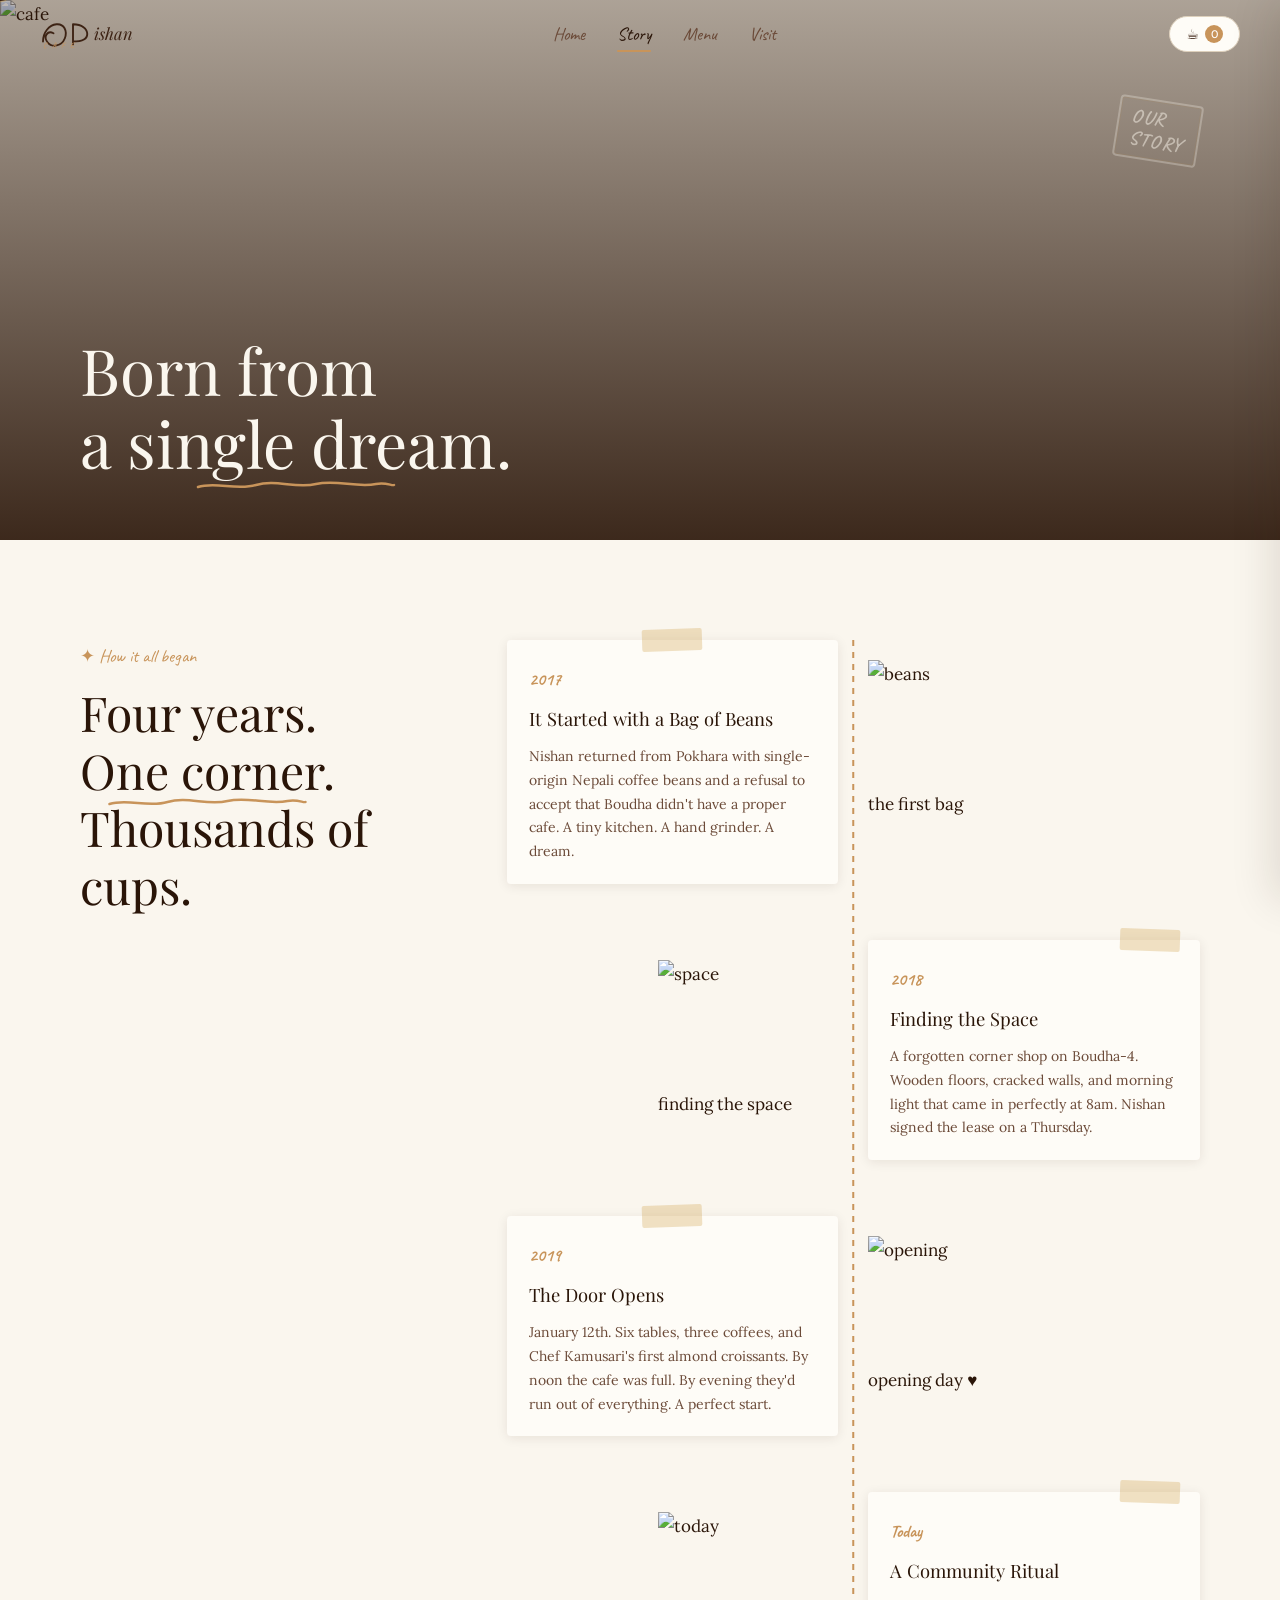
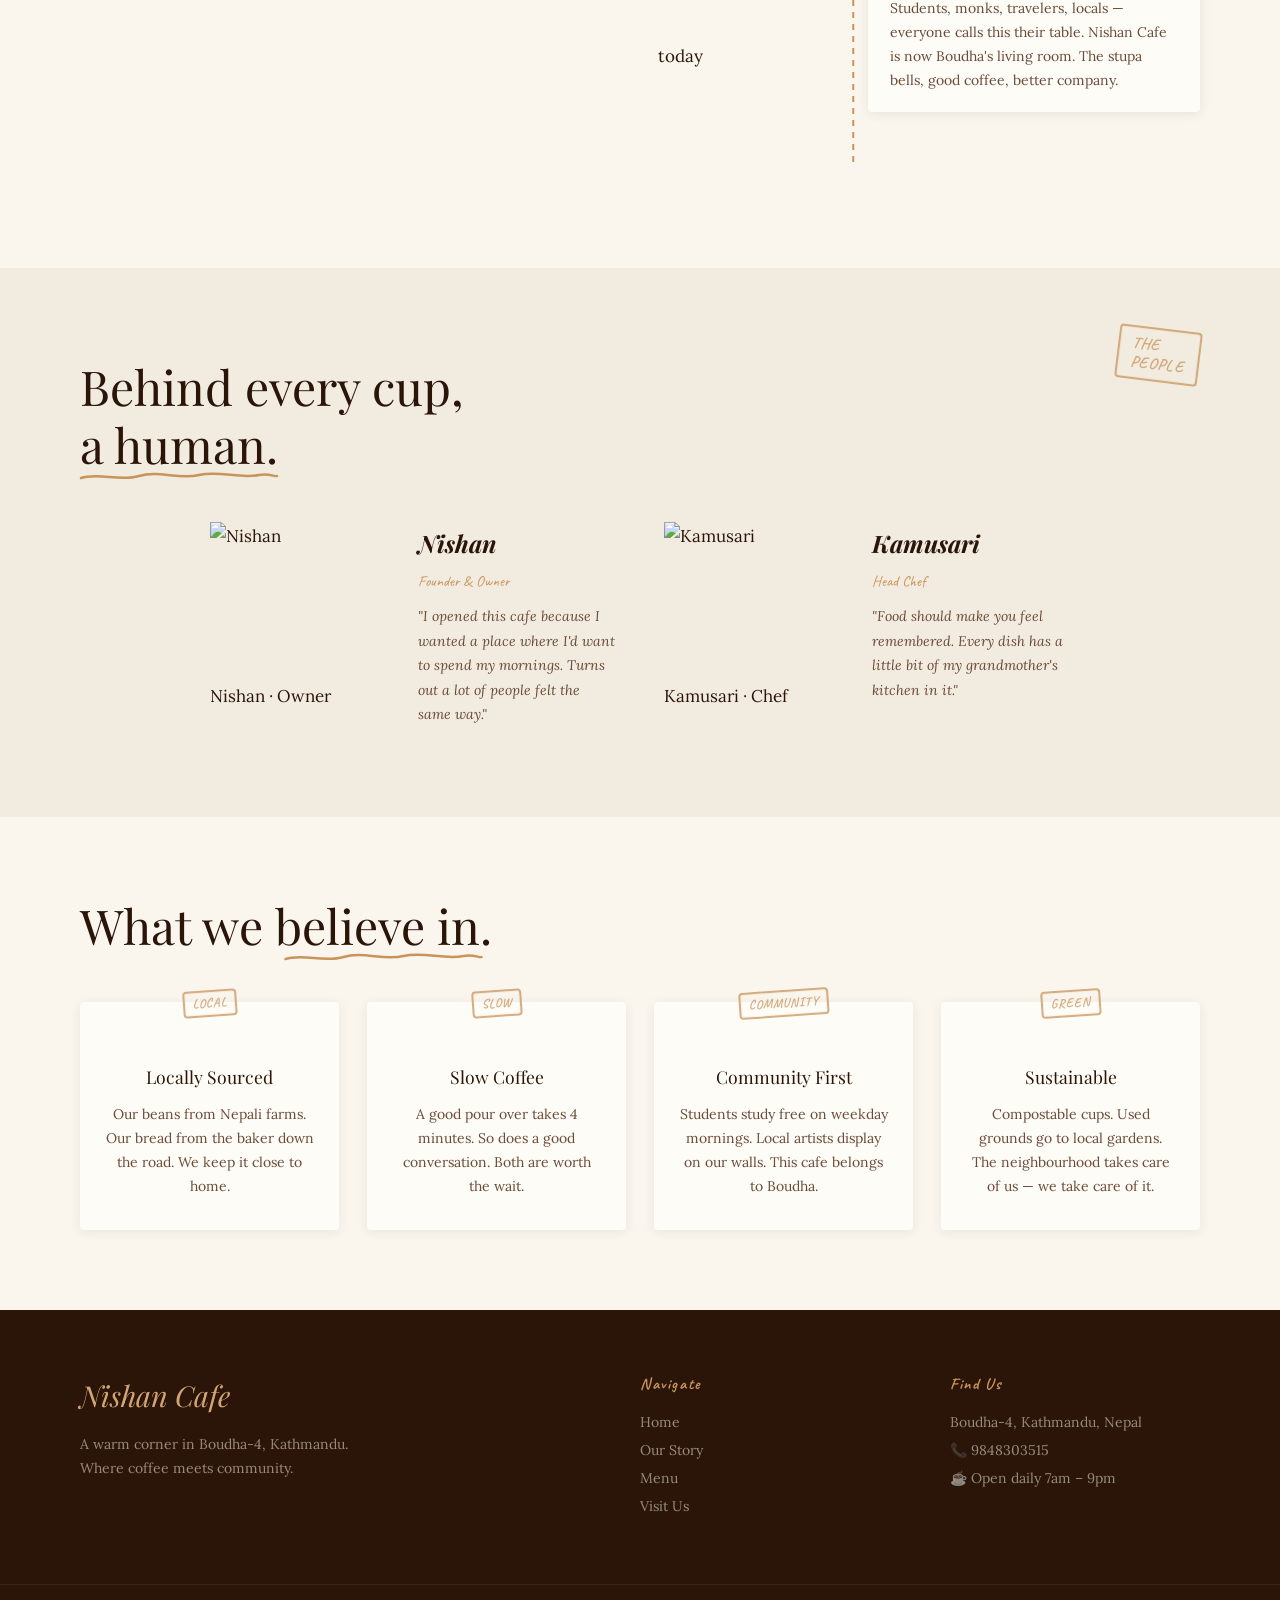
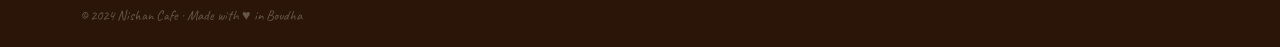
==== about.html @ cc7c8661 "Add files via upload" ====
<!DOCTYPE html>
<html lang="en">
<head>
<meta charset="UTF-8">
<meta name="viewport" content="width=device-width, initial-scale=1.0">
<title>Our Story — Nishan Cafe</title>
<link rel="stylesheet" href="styles.css">
<link href="https://fonts.googleapis.com/css2?family=Playfair+Display:ital,wght@0,400;0,700;1,400;1,700&family=Caveat:wght@400;500;600;700&family=Lora:ital,wght@0,400;0,500;1,400&family=DM+Sans:wght@300;400;500&display=swap" rel="stylesheet">
</head>
<body>
<div class="loader" id="loader">
  <div class="loader-inner">
    <svg class="loader-svg" viewBox="0 0 280 80" fill="none">
      <path class="lpath" d="M10,60 C10,40 25,20 45,18 C65,16 75,35 68,52 C61,69 40,74 28,62 C16,50 28,36 42,42" stroke="#3d2314" stroke-width="3.5" stroke-linecap="round" fill="none"/>
      <path class="lpath" d="M85,18 L85,70 M85,18 C105,18 118,28 118,42 C118,56 105,63 85,63" stroke="#3d2314" stroke-width="3.5" stroke-linecap="round" fill="none" style="--dl:.18s"/>
      <path class="lpath" d="M132,18 L132,70 M132,40 C145,26 168,26 168,42 C168,58 132,62 132,75" stroke="#3d2314" stroke-width="3.5" stroke-linecap="round" fill="none" style="--dl:.36s"/>
      <path class="lpath" d="M185,18 C185,18 200,18 208,35 C216,52 210,68 193,70 C176,72 175,55 185,18Z" stroke="#3d2314" stroke-width="3.5" stroke-linecap="round" fill="none" style="--dl:.54s"/>
      <path class="lpath" d="M230,20 L255,68 M280,20 L255,68" stroke="#c8945a" stroke-width="3.5" stroke-linecap="round" fill="none" style="--dl:.72s"/>
    </svg>
    <p class="loader-hint">Boudha-4 · Est. 2019</p>
  </div>
</div>

<div class="cursor-nib" id="cursorNib">
  <svg viewBox="0 0 24 24" fill="none"><path d="M3 21l4-1L19 8l-3-3L4 17l-1 4z" stroke="#3d2314" stroke-width="1.5" stroke-linecap="round" stroke-linejoin="round"/><path d="M16 5l3 3" stroke="#c8945a" stroke-width="2" stroke-linecap="round"/></svg>
</div>

<nav class="nav" id="nav">
  <a href="index.html" class="nav-logo">
    <svg class="nav-logo-svg" viewBox="0 0 160 36" fill="none">
      <path class="nav-draw" d="M4,28 C4,16 12,6 22,5 C32,4 37,14 33,24 C29,34 16,37 10,29 C4,21 10,13 18,17" stroke="#3d2314" stroke-width="2.5" stroke-linecap="round" fill="none"/>
      <path class="nav-draw" d="M44,5 L44,32 M44,5 C56,5 63,11 63,18 C63,25 56,28 44,28" stroke="#3d2314" stroke-width="2.5" stroke-linecap="round" fill="none" style="--nd:.1s"/>
      <text x="72" y="26" font-family="Playfair Display" font-style="italic" font-size="22" fill="#3d2314">ishan</text>
      <text x="4" y="36" font-family="Caveat" font-size="11" fill="#c8945a" letter-spacing="2">C A F E</text>
    </svg>
  </a>
  <div class="nav-links">
    <a href="index.html" class="nav-link">Home</a>
    <a href="about.html" class="nav-link active">Story</a>
    <a href="services.html" class="nav-link">Menu</a>
    <a href="contact.html" class="nav-link">Visit</a>
  </div>
  <button class="cart-btn" id="cartBtn"><span>☕</span><span class="cart-badge" id="cartBadge">0</span></button>
  <button class="nav-toggle" id="navToggle"><span></span><span></span><span></span></button>
</nav>
<div class="mobile-menu" id="mobileMenu">
  <a href="index.html">Home</a><a href="about.html">Our Story</a><a href="services.html">Menu</a><a href="contact.html">Visit Us</a>
</div>

<!-- PAGE HERO -->
<section class="page-hero">
  <div class="page-hero-img">
    <img src="https://images.unsplash.com/photo-1521017432531-fbd92d768814?w=1600&q=80" alt="cafe">
    <div class="page-hero-overlay"></div>
  </div>
  <div class="stamp ph-stamp">Our<br>Story</div>
  <div class="page-hero-content">
    <h1 class="page-hero-title bounce-reveal">Born from<br><span class="doodle-under">a single dream.</span></h1>
  </div>
</section>

<!-- TIMELINE / STORY -->
<section class="timeline-section">
  <div class="tl-intro">
    <p class="hand-tag bounce-reveal">✦ How it all began</p>
    <h2 class="section-title bounce-reveal">Four years.<br><span class="doodle-under">One corner.</span><br>Thousands of cups.</h2>
  </div>

  <div class="timeline">
    <div class="tl-line"></div>

    <div class="tl-item tl-left bounce-reveal">
      <div class="tl-card">
        <div class="tl-tape"></div>
        <span class="tl-year">2017</span>
        <h3>It Started with a Bag of Beans</h3>
        <p>Nishan returned from Pokhara with single-origin Nepali coffee beans and a refusal to accept that Boudha didn't have a proper cafe. A tiny kitchen. A hand grinder. A dream.</p>
      </div>
      <div class="tl-pol bounce-reveal" style="--pr:-5deg;--pd:.2s">
        <img src="https://images.unsplash.com/photo-1447933601403-0c6688de566e?w=300&q=80" alt="beans">
        <span>the first bag</span>
      </div>
    </div>

    <div class="tl-item tl-right bounce-reveal" style="--bd:.1s">
      <div class="tl-pol bounce-reveal" style="--pr:4deg;--pd:.3s">
        <img src="https://images.unsplash.com/photo-1498804103079-a6351b050096?w=300&q=80" alt="space">
        <span>finding the space</span>
      </div>
      <div class="tl-card">
        <div class="tl-tape tl-tape-r"></div>
        <span class="tl-year">2018</span>
        <h3>Finding the Space</h3>
        <p>A forgotten corner shop on Boudha-4. Wooden floors, cracked walls, and morning light that came in perfectly at 8am. Nishan signed the lease on a Thursday.</p>
      </div>
    </div>

    <div class="tl-item tl-left bounce-reveal" style="--bd:.2s">
      <div class="tl-card">
        <div class="tl-tape"></div>
        <span class="tl-year">2019</span>
        <h3>The Door Opens</h3>
        <p>January 12th. Six tables, three coffees, and Chef Kamusari's first almond croissants. By noon the cafe was full. By evening they'd run out of everything. A perfect start.</p>
      </div>
      <div class="tl-pol bounce-reveal" style="--pr:-3deg;--pd:.4s">
        <img src="https://images.unsplash.com/photo-1600093463592-8e36ae95ef56?w=300&q=80" alt="opening">
        <span>opening day ♥</span>
      </div>
    </div>

    <div class="tl-item tl-right bounce-reveal" style="--bd:.3s">
      <div class="tl-pol bounce-reveal" style="--pr:2deg;--pd:.5s">
        <img src="https://images.unsplash.com/photo-1442512595331-e89e73853f31?w=300&q=80" alt="today">
        <span>today</span>
      </div>
      <div class="tl-card">
        <div class="tl-tape tl-tape-r"></div>
        <span class="tl-year">Today</span>
        <h3>A Community Ritual</h3>
        <p>Students, monks, travelers, locals — everyone calls this their table. Nishan Cafe is now Boudha's living room. The stupa bells, good coffee, better company.</p>
      </div>
    </div>
  </div>
</section>

<!-- TEAM -->
<section class="team-section">
  <div class="stamp team-stamp bounce-reveal">The<br>People</div>
  <h2 class="section-title bounce-reveal">Behind every cup,<br><span class="doodle-under">a human.</span></h2>
  <div class="team-grid">
    <div class="team-card bounce-reveal">
      <div class="team-pol" style="--pr:-3deg">
        <img src="https://images.unsplash.com/photo-1507003211169-0a1dd7228f2d?w=500&q=80" alt="Nishan">
        <span>Nishan · Owner</span>
      </div>
      <div class="team-text">
        <h3>Nishan</h3>
        <span class="team-role">Founder & Owner</span>
        <p>"I opened this cafe because I wanted a place where I'd want to spend my mornings. Turns out a lot of people felt the same way."</p>
      </div>
    </div>
    <div class="team-card bounce-reveal" style="--bd:.15s">
      <div class="team-pol" style="--pr:3deg">
        <img src="https://images.unsplash.com/photo-1566554273541-37a9ca77b91f?w=500&q=80" alt="Kamusari">
        <span>Kamusari · Chef</span>
      </div>
      <div class="team-text">
        <h3>Kamusari</h3>
        <span class="team-role">Head Chef</span>
        <p>"Food should make you feel remembered. Every dish has a little bit of my grandmother's kitchen in it."</p>
      </div>
    </div>
  </div>
</section>

<!-- VALUES -->
<section class="values-section">
  <h2 class="section-title bounce-reveal">What we <span class="doodle-under">believe in.</span></h2>
  <div class="values-grid">
    <div class="value-card bounce-reveal" style="--bd:.05s">
      <div class="stamp val-stamp">Local</div>
      <h4>Locally Sourced</h4>
      <p>Our beans from Nepali farms. Our bread from the baker down the road. We keep it close to home.</p>
    </div>
    <div class="value-card bounce-reveal" style="--bd:.15s">
      <div class="stamp val-stamp">Slow</div>
      <h4>Slow Coffee</h4>
      <p>A good pour over takes 4 minutes. So does a good conversation. Both are worth the wait.</p>
    </div>
    <div class="value-card bounce-reveal" style="--bd:.25s">
      <div class="stamp val-stamp">Community</div>
      <h4>Community First</h4>
      <p>Students study free on weekday mornings. Local artists display on our walls. This cafe belongs to Boudha.</p>
    </div>
    <div class="value-card bounce-reveal" style="--bd:.35s">
      <div class="stamp val-stamp">Green</div>
      <h4>Sustainable</h4>
      <p>Compostable cups. Used grounds go to local gardens. The neighbourhood takes care of us — we take care of it.</p>
    </div>
  </div>
</section>

<footer class="footer">
  <div class="footer-inner">
    <div class="footer-brand"><span class="footer-logo">Nishan Cafe</span><p>A warm corner in Boudha-4, Kathmandu.<br>Where coffee meets community.</p></div>
    <div class="footer-col"><h4>Navigate</h4><a href="index.html">Home</a><a href="about.html">Our Story</a><a href="services.html">Menu</a><a href="contact.html">Visit Us</a></div>
    <div class="footer-col"><h4>Find Us</h4><p>Boudha-4, Kathmandu, Nepal</p><p>📞 9848303515</p><p>☕ Open daily 7am – 9pm</p></div>
  </div>
  <div class="footer-bottom"><p>© 2024 Nishan Cafe · Made with ♥ in Boudha</p></div>
</footer>

<div class="cart-sidebar" id="cartSidebar">
  <div class="cart-hd"><h3>Your Order ☕</h3><button id="closeCart">✕</button></div>
  <div class="cart-items" id="cartItems"><p class="cart-empty">Nothing yet — add something! ☕</p></div>
  <div class="cart-foot" id="cartFoot" style="display:none">
    <div class="cart-total">Total: <strong id="cartTotal">Rs. 0</strong></div>
    <button class="btn-wa" id="orderWa">Order via WhatsApp</button>
    <button class="btn-em" id="orderEm">Order via Email</button>
  </div>
</div>
<div class="cart-overlay" id="cartOverlay"></div>
<script src="script.js"></script>
</body>
</html>
---- styles.css ----
/* ============================================================
   NISHAN CAFE — styles.css
   Handcrafted · Linen texture · Warm paper tones
   ============================================================ */

:root {
  --ink:        #2a1508;
  --ink-mid:    #3d2314;
  --ink-light:  #6b4a38;
  --caramel:    #c8945a;
  --caramel-lt: #d4a574;
  --gold:       #c9973a;

  --linen:      #f2ece0;
  --linen-dark: #e8dfd0;
  --linen-deep: #ddd0bc;
  --cream:      #faf6ee;

  --paper-white: #fefcf7;

  --font-display: 'Playfair Display', Georgia, serif;
  --font-hand:    'Caveat', cursive;
  --font-body:    'Lora', Georgia, serif;
  --font-ui:      'DM Sans', system-ui, sans-serif;

  --bounce: cubic-bezier(0.34, 1.56, 0.64, 1);
  --smooth: cubic-bezier(0.25, 0.46, 0.45, 0.94);
}

/* ── RESET ── */
*, *::before, *::after { margin: 0; padding: 0; box-sizing: border-box; }
html { scroll-behavior: smooth; }
body {
  background: var(--linen);
  color: var(--ink);
  font-family: var(--font-body);
  font-size: 17px;
  line-height: 1.75;
  overflow-x: hidden;
  cursor: none;
  /* Linen texture */
  background-image:
    url("data:image/svg+xml,%3Csvg xmlns='http://www.w3.org/2000/svg' width='300' height='300'%3E%3Cfilter id='linen'%3E%3CfeTurbulence type='fractalNoise' baseFrequency='0.65' numOctaves='4' stitchTiles='stitch'/%3E%3CfeColorMatrix type='saturate' values='0'/%3E%3CfeBlend in='SourceGraphic' mode='multiply' result='blend'/%3E%3CfeComposite in='blend' in2='SourceGraphic' operator='in'/%3E%3C/filter%3E%3Crect width='100%25' height='100%25' filter='url(%23linen)' opacity='0.055'/%3E%3C/svg%3E");
}
a { color: inherit; text-decoration: none; }
img { display: block; width: 100%; height: 100%; object-fit: cover; }
button { cursor: none; border: none; background: none; font-family: var(--font-ui); }

/* ── CURSOR NIB ── */
.cursor-nib {
  position: fixed;
  width: 28px; height: 28px;
  pointer-events: none;
  z-index: 9999;
  transform: translate(-4px, -24px);
  transition: transform .15s var(--smooth), width .2s, height .2s;
  filter: drop-shadow(1px 1px 0 rgba(201,151,58,.4));
}
.cursor-nib.big { width: 36px; height: 36px; }

/* ── LOADER ── */
.loader {
  position: fixed; inset: 0;
  background: var(--linen);
  display: flex; align-items: center; justify-content: center;
  z-index: 9000;
  transition: opacity .6s ease, visibility .6s ease;
}
.loader.hidden { opacity: 0; visibility: hidden; pointer-events: none; }
.loader-inner { text-align: center; }
.loader-svg { width: 220px; height: 64px; margin-bottom: 16px; }

/* SVG draw animation on loader */
.lpath {
  stroke-dasharray: 500;
  stroke-dashoffset: 500;
  animation: drawPath 0.7s var(--smooth) forwards;
  animation-delay: var(--dl, 0s);
}
@keyframes drawPath {
  to { stroke-dashoffset: 0; }
}
.loader-hint {
  font-family: var(--font-hand);
  font-size: 1rem;
  color: var(--caramel);
  letter-spacing: .08em;
  animation: fadeUp .6s ease .9s both;
}
@keyframes fadeUp {
  from { opacity: 0; transform: translateY(8px); }
  to   { opacity: 1; transform: translateY(0); }
}

/* ── NAV ── */
.nav {
  position: fixed; top: 0; left: 0; right: 0;
  height: 68px;
  display: flex; align-items: center; justify-content: space-between;
  padding: 0 40px;
  z-index: 500;
  transition: background .3s, box-shadow .3s;
}
.nav.scrolled {
  background: rgba(242, 236, 224, 0.94);
  backdrop-filter: blur(10px);
  box-shadow: 0 1px 0 var(--linen-deep), 0 4px 24px rgba(42,21,8,.07);
}
.nav-logo { display: flex; align-items: center; }
.nav-logo-svg { width: 120px; height: 38px; overflow: visible; }

/* Nav SVG draw on load */
.nav-draw {
  stroke-dasharray: 200;
  stroke-dashoffset: 200;
  animation: drawPath .5s var(--smooth) forwards;
  animation-delay: var(--nd, 0s);
}

.nav-links { display: flex; gap: 32px; }
.nav-link {
  font-family: var(--font-hand);
  font-size: 1.15rem;
  color: var(--ink-light);
  position: relative;
  transition: color .3s;
}
.nav-link::after {
  content: '';
  position: absolute; bottom: -2px; left: 0;
  width: 0; height: 2px;
  background: var(--caramel);
  border-radius: 2px;
  transition: width .3s var(--smooth);
}
.nav-link:hover, .nav-link.active { color: var(--ink); }
.nav-link:hover::after, .nav-link.active::after { width: 100%; }

.cart-btn {
  display: flex; align-items: center; gap: 6px;
  padding: 8px 16px;
  border: 1.5px solid var(--linen-deep);
  border-radius: 30px;
  font-size: 14px;
  color: var(--ink-mid);
  background: var(--paper-white);
  transition: border-color .3s, box-shadow .3s;
}
.cart-btn:hover { border-color: var(--caramel); box-shadow: 0 2px 8px rgba(201,151,58,.2); }
.cart-badge {
  background: var(--caramel);
  color: #fff;
  border-radius: 50%;
  width: 18px; height: 18px;
  font-size: 11px;
  font-family: var(--font-ui);
  font-weight: 500;
  display: flex; align-items: center; justify-content: center;
}

.nav-toggle { display: none; flex-direction: column; gap: 5px; padding: 8px; }
.nav-toggle span { display: block; width: 22px; height: 1.5px; background: var(--ink); transition: all .3s; }

.mobile-menu {
  position: fixed; top: 68px; left: 0; right: 0;
  background: var(--cream);
  display: none; flex-direction: column;
  padding: 16px 40px;
  border-bottom: 1px solid var(--linen-deep);
  z-index: 499;
  box-shadow: 0 8px 24px rgba(42,21,8,.08);
}
.mobile-menu.open { display: flex; }
.mobile-menu a {
  padding: 12px 0;
  font-family: var(--font-hand);
  font-size: 1.3rem;
  color: var(--ink);
  border-bottom: 1px dashed var(--linen-deep);
}

/* ── BOUNCE REVEAL ── */
.bounce-reveal {
  opacity: 0;
  transform: translateY(28px) scale(.96);
  transition:
    opacity .55s var(--smooth),
    transform .65s var(--bounce);
  transition-delay: var(--bd, 0s);
}
.bounce-reveal.visible {
  opacity: 1;
  transform: translateY(0) scale(1);
}

/* ── STAMP ── */
.stamp {
  display: inline-block;
  font-family: var(--font-hand);
  font-size: 1rem;
  font-weight: 700;
  line-height: 1.2;
  color: var(--caramel);
  border: 2.5px solid var(--caramel);
  padding: 6px 12px;
  border-radius: 4px;
  text-transform: uppercase;
  letter-spacing: .08em;
  opacity: 0;
  transform: scale(1.6) rotate(var(--sr, -8deg));
  transition: opacity .35s ease, transform .45s var(--bounce);
  transition-delay: var(--sd, 0s);
  box-shadow: inset 0 0 0 1px rgba(201,151,58,.12);
}
.stamp.stamped {
  opacity: .75;
  transform: scale(1) rotate(var(--sr, -8deg));
}

/* ── DOODLE UNDERLINE ── */
.doodle-under {
  position: relative;
  display: inline;
}
.doodle-under::after {
  content: '';
  position: absolute;
  bottom: -6px; left: -4px; right: -4px;
  height: 12px;
  background-image: url("data:image/svg+xml,%3Csvg xmlns='http://www.w3.org/2000/svg' viewBox='0 0 200 12'%3E%3Cpath d='M2,8 C20,2 40,12 60,6 C80,0 100,10 120,5 C140,0 160,9 180,5 C190,3 196,7 198,6' stroke='%23c8945a' stroke-width='2.5' fill='none' stroke-linecap='round'/%3E%3C/svg%3E");
  background-size: 100% 100%;
  background-repeat: no-repeat;
  opacity: 0;
  transform: scaleX(0);
  transform-origin: left;
  transition: transform .6s var(--smooth) .3s, opacity .3s ease .3s;
}
.doodle-under.drawn::after { opacity: 1; transform: scaleX(1); }

/* ── POLAROID ── */
.pol {
  background: #fff;
  padding: 10px 10px 38px;
  box-shadow: 0 4px 20px rgba(42,21,8,.18), 0 1px 3px rgba(42,21,8,.1);
  transform: rotate(var(--pr, 0deg)) translateY(30px);
  opacity: 0;
  transition: transform .6s var(--bounce), opacity .4s ease;
  transition-delay: var(--pd, 0s);
}
.pol.landed {
  opacity: 1;
  transform: rotate(var(--pr, 0deg)) translateY(0);
}
.pol:hover { transform: rotate(0deg) scale(1.04) translateY(0) !important; }
.pol img { width: 100%; height: 150px; object-fit: cover; }
.pol-caption {
  display: block;
  font-family: var(--font-hand);
  font-size: .95rem;
  color: #555;
  text-align: center;
  margin-top: 8px;
}

/* ── TAPE ── */
.feat-tape, .menu-tape, .tl-tape, .review-tape, .info-tape, .res-box-tape {
  position: absolute;
  width: 60px; height: 22px;
  background: rgba(201,151,58,.28);
  top: -11px; left: 50%;
  transform: translateX(-50%) rotate(-2deg);
  border-radius: 2px;
}
.feat-tape--right, .menu-tape-r, .tl-tape-r, .review-tape--right {
  left: auto; right: 20px;
  transform: rotate(2deg);
}

/* ── BUTTONS ── */
.btn-ink {
  display: inline-flex; align-items: center; gap: 8px;
  padding: 13px 28px;
  background: var(--ink-mid);
  color: var(--cream);
  font-family: var(--font-hand);
  font-size: 1.1rem;
  border-radius: 4px;
  transition: background .3s, transform .2s;
  box-shadow: 3px 3px 0 var(--ink);
}
.btn-ink:hover { background: var(--ink); transform: translate(-1px, -1px); box-shadow: 4px 4px 0 var(--ink); }

.btn-sketch {
  display: inline-flex; align-items: center; gap: 8px;
  padding: 12px 28px;
  border: 2px solid var(--ink-mid);
  color: var(--ink-mid);
  font-family: var(--font-hand);
  font-size: 1.1rem;
  border-radius: 4px;
  transition: all .3s;
  background: transparent;
}
.btn-sketch:hover { background: var(--ink-mid); color: var(--cream); }

.btn-stamp-sm {
  display: inline-block;
  padding: 7px 16px;
  border: 1.5px solid var(--caramel);
  color: var(--caramel);
  font-family: var(--font-hand);
  font-size: .95rem;
  border-radius: 4px;
  transition: all .3s;
  background: transparent;
}
.btn-stamp-sm:hover { background: var(--caramel); color: #fff; }

.link-handwritten {
  font-family: var(--font-hand);
  font-size: 1.1rem;
  color: var(--caramel);
  border-bottom: 1.5px dashed var(--caramel);
  padding-bottom: 2px;
  transition: color .3s;
  display: inline-block;
}
.link-handwritten:hover { color: var(--ink); border-color: var(--ink); }

/* ── TYPE ── */
.hand-tag {
  font-family: var(--font-hand);
  font-size: 1.15rem;
  color: var(--caramel);
  margin-bottom: 12px;
  display: block;
}
.section-title {
  font-family: var(--font-display);
  font-size: clamp(1.9rem, 4.5vw, 3rem);
  font-weight: 400;
  line-height: 1.2;
  color: var(--ink);
  margin-bottom: 18px;
}
.section-title em { font-style: italic; color: var(--caramel); }
.section-body {
  font-size: 16px;
  color: var(--ink-light);
  max-width: 480px;
  margin-bottom: 24px;
  line-height: 1.8;
}

/* ════════════════════════════════════
   HERO
════════════════════════════════════ */
.hero {
  position: relative;
  height: 100vh; min-height: 700px;
  display: flex; align-items: center; justify-content: center;
  overflow: hidden;
}
.hero-img-wrap { position: absolute; inset: 0; }
.hero-img { transition: transform 8s ease-out; transform: scale(1.06); }
.hero-img.loaded { transform: scale(1); }
.hero-overlay {
  position: absolute; inset: 0;
  background: linear-gradient(to bottom, rgba(42,21,8,.2) 0%, rgba(42,21,8,.55) 60%, rgba(42,21,8,.85) 100%);
}

/* Hero doodles */
.hero-doodle {
  position: absolute;
  font-size: 1.5rem;
  color: rgba(245, 239, 230, .25);
  font-family: var(--font-hand);
  pointer-events: none;
  animation: floatDoodle 4s ease-in-out infinite;
}
.d1 { top: 20%; left: 8%; animation-delay: 0s; font-size: 1rem; }
.d2 { top: 35%; right: 10%; animation-delay: 1.2s; }
.d3 { bottom: 30%; left: 6%; animation-delay: 2.4s; }
.d4 { bottom: 20%; right: 7%; animation-delay: .8s; font-size: 2rem; }
@keyframes floatDoodle {
  0%, 100% { transform: translateY(0) rotate(0deg); }
  50% { transform: translateY(-10px) rotate(5deg); }
}

/* Hero stamps */
.hero-stamp-1 { position: absolute; top: 20%; right: 8%; --sr: -10deg; --sd: 1.2s; color: rgba(245,239,230,.7); border-color: rgba(245,239,230,.5); }
.hero-stamp-2 { position: absolute; bottom: 22%; left: 6%; --sr: 8deg; --sd: 1.5s; color: rgba(201,151,58,.8); border-color: rgba(201,151,58,.5); }

.hero-content { position: relative; z-index: 10; text-align: center; padding: 0 24px; }
.hero-svg-wrap { margin-bottom: 16px; }
.hero-svg { width: clamp(320px, 70vw, 680px); height: auto; overflow: visible; }

/* Hero SVG paths draw */
.hpath {
  stroke-dasharray: var(--hl, 300);
  stroke-dashoffset: var(--hl, 300);
  transition: stroke-dashoffset 1s var(--smooth);
  transition-delay: var(--hd, 0s);
}
.hpath.drawn { stroke-dashoffset: 0; }

.hero-tagline {
  font-family: var(--font-hand);
  font-size: clamp(1.1rem, 3vw, 1.6rem);
  color: rgba(245,239,230,.8);
  margin-top: 8px;
  opacity: 0;
  transition: opacity .8s ease 1.4s;
}
.hero-tagline.visible { opacity: 1; }

.hero-sub {
  font-family: var(--font-hand);
  font-size: 1.1rem;
  color: rgba(245,239,230,.75);
  margin: 16px 0 28px;
  opacity: 0; transform: translateY(20px) scale(.97);
}
.hero-sub.visible { opacity: 1; transform: translateY(0) scale(1); }

.hero-btns {
  display: flex; gap: 14px; justify-content: center; flex-wrap: wrap;
  opacity: 0; transform: translateY(20px) scale(.97);
  transition: opacity .6s ease 1.8s, transform .7s var(--bounce) 1.8s;
}
.hero-btns.visible { opacity: 1; transform: translateY(0) scale(1); }

/* Bounce-in helper */
.bounce-in {
  transition: opacity .6s ease, transform .7s var(--bounce);
  transition-delay: var(--hd, 1.6s);
}

/* Scroll nudge */
.scroll-nudge {
  position: absolute; bottom: 28px; left: 50%; transform: translateX(-50%);
  display: flex; flex-direction: column; align-items: center; gap: 6px;
  z-index: 10; opacity: 0; animation: fadeUp .6s ease 2.2s forwards;
}
.scroll-nudge span {
  font-family: var(--font-hand);
  font-size: .85rem;
  color: rgba(245,239,230,.5);
  letter-spacing: .12em;
  text-transform: lowercase;
}

/* ════════════════════════════════════
   TAPE STRIP / MARQUEE
════════════════════════════════════ */
.tape-strip {
  background: var(--caramel);
  padding: 10px 0;
  overflow: hidden;
  position: relative;
}
.tape-text {
  font-family: var(--font-hand);
  font-size: 1rem;
  color: var(--paper-white);
  white-space: nowrap;
  letter-spacing: .06em;
  animation: marqueeScroll 30s linear infinite;
  display: inline-block;
}
@keyframes marqueeScroll {
  from { transform: translateX(0); }
  to { transform: translateX(-50%); }
}

/* ════════════════════════════════════
   ABOUT TEASER
════════════════════════════════════ */
.about-teaser {
  display: grid;
  grid-template-columns: 1fr 1fr;
  gap: 80px;
  padding: 110px 80px;
  align-items: center;
  background: var(--cream);
}
.at-left { position: relative; }
.at-stamp {
  position: absolute; top: -20px; left: 10px;
  --sr: -7deg; font-size: 1.1rem;
  z-index: 2;
}
.polaroid-group {
  position: relative;
  height: 420px;
  margin-top: 40px;
}
.pol-a { position: absolute; top: 0; left: 20px; width: 200px; }
.pol-b { position: absolute; top: 80px; right: 20px; width: 200px; }
.pol-c { position: absolute; bottom: 0; left: 60px; width: 200px; }

/* ════════════════════════════════════
   FEATURED
════════════════════════════════════ */
.featured-section {
  padding: 90px 80px;
  background: var(--linen);
}
.section-header {
  display: flex; align-items: flex-start; gap: 32px;
  margin-bottom: 56px;
  flex-wrap: wrap;
}
.feat-stamp { --sr: 5deg; flex-shrink: 0; margin-top: 8px; }
.feat-grid {
  display: grid;
  grid-template-columns: repeat(4, 1fr);
  gap: 28px;
  margin-bottom: 48px;
}
.feat-card {
  background: var(--paper-white);
  border-radius: 4px;
  position: relative;
  padding-top: 12px;
  box-shadow: 0 2px 12px rgba(42,21,8,.1), 0 1px 3px rgba(42,21,8,.06);
  transition: transform .4s var(--bounce), box-shadow .4s ease;
  overflow: visible;
}
.feat-card:hover {
  transform: translateY(-8px) rotate(-.5deg);
  box-shadow: 0 16px 40px rgba(42,21,8,.18);
}
.feat-img { height: 200px; overflow: hidden; border-radius: 2px 2px 0 0; }
.feat-img img { transition: transform .6s var(--smooth); }
.feat-card:hover .feat-img img { transform: scale(1.06); }
.feat-body { padding: 18px 18px 16px; }
.feat-name {
  font-family: var(--font-display);
  font-size: 1.1rem; font-weight: 400;
  color: var(--ink);
  margin-bottom: 6px;
}
.feat-desc { font-size: 13px; color: var(--ink-light); line-height: 1.6; margin-bottom: 14px; }
.feat-foot { display: flex; align-items: center; justify-content: space-between; }
.feat-price { font-family: var(--font-hand); font-size: 1.15rem; color: var(--caramel); font-weight: 600; }
.feat-cta { text-align: center; }

/* ════════════════════════════════════
   NOTEBOOK STRIP
════════════════════════════════════ */
.notebook-strip {
  background: var(--linen-dark);
  padding: 20px 80px;
  border-top: 1.5px solid var(--linen-deep);
  border-bottom: 1.5px solid var(--linen-deep);
}
.nb-content {
  display: flex; align-items: center; gap: 20px; flex-wrap: wrap;
  justify-content: center;
}
.nb-hand { font-family: var(--font-hand); font-size: 1.1rem; color: var(--ink-mid); }
.nb-sep { color: var(--caramel); font-size: 1.2rem; }

/* ════════════════════════════════════
   REVIEWS
════════════════════════════════════ */
.reviews-section {
  padding: 90px 80px;
  background: var(--cream);
  position: relative;
}
.rev-stamp { position: absolute; top: 60px; right: 80px; --sr: 8deg; }
.reviews-grid {
  display: grid;
  grid-template-columns: repeat(3, 1fr);
  gap: 28px;
  margin-top: 48px;
}
.review-card {
  background: var(--paper-white);
  padding: 28px 24px 24px;
  border-radius: 4px;
  position: relative;
  box-shadow: 0 2px 12px rgba(42,21,8,.09);
  transition: transform .4s var(--bounce);
}
.review-card:hover { transform: translateY(-6px) rotate(.4deg); }
.review-stars { color: var(--caramel); font-size: 14px; margin-bottom: 12px; }
.review-text {
  font-style: italic;
  font-size: 15px;
  line-height: 1.75;
  color: var(--ink-light);
  margin-bottom: 16px;
}
.review-author {
  font-family: var(--font-hand);
  font-size: .95rem;
  color: var(--caramel);
}

/* ════════════════════════════════════
   CTA
════════════════════════════════════ */
.cta-section {
  padding: 80px;
  background: var(--linen);
}
.cta-paper {
  background: var(--paper-white);
  border-radius: 8px;
  padding: 70px 60px;
  text-align: center;
  position: relative;
  box-shadow: 0 4px 32px rgba(42,21,8,.1);
  overflow: hidden;
}
.cta-paper::before {
  content: '';
  position: absolute; top: 0; left: 0; right: 0;
  height: 6px;
  background: repeating-linear-gradient(90deg, var(--caramel) 0px, var(--caramel) 20px, transparent 20px, transparent 28px);
}
.cta-stamp { position: absolute; top: 30px; right: 40px; --sr: 10deg; font-size: 1.1rem; }
.cta-title {
  font-family: var(--font-display);
  font-size: clamp(2rem, 5vw, 3.5rem);
  font-weight: 400;
  color: var(--ink);
  margin-bottom: 16px;
  line-height: 1.15;
}
.cta-sub { font-size: 16px; color: var(--ink-light); margin-bottom: 36px; line-height: 1.8; }
.cta-btns { display: flex; gap: 14px; justify-content: center; flex-wrap: wrap; }

/* CTA doodles */
.cta-doodle {
  position: absolute;
  font-family: var(--font-hand);
  color: var(--linen-deep);
  pointer-events: none;
  animation: floatDoodle 5s ease-in-out infinite;
}
.cd1 { font-size: 3rem; top: 15%; left: 5%; animation-delay: 0s; }
.cd2 { font-size: 2.5rem; bottom: 15%; left: 8%; animation-delay: 1.5s; }
.cd3 { font-size: 4rem; top: 20%; right: 6%; animation-delay: .7s; }
.cd4 { font-size: 2rem; bottom: 20%; right: 4%; animation-delay: 2.2s; }

/* ════════════════════════════════════
   FOOTER
════════════════════════════════════ */
.footer {
  background: var(--ink);
  color: var(--linen);
}
.footer-inner {
  display: grid;
  grid-template-columns: 2fr 1fr 1fr;
  gap: 60px;
  padding: 60px 80px;
}
.footer-logo {
  font-family: var(--font-display);
  font-style: italic;
  font-size: 1.8rem;
  color: var(--caramel-lt);
  display: block;
  margin-bottom: 12px;
}
.footer-brand p { font-size: 14px; color: rgba(242,236,224,.55); line-height: 1.7; }
.footer-col h4 {
  font-family: var(--font-hand);
  font-size: 1rem;
  letter-spacing: .1em;
  color: var(--caramel);
  margin-bottom: 14px;
}
.footer-col a, .footer-col p {
  display: block;
  font-size: 14px;
  color: rgba(242,236,224,.55);
  margin-bottom: 7px;
  line-height: 1.5;
  transition: color .3s;
}
.footer-col a:hover { color: var(--caramel-lt); }
.footer-bottom {
  padding: 18px 80px;
  border-top: 1px solid rgba(242,236,224,.08);
  font-family: var(--font-hand);
  font-size: .9rem;
  color: rgba(242,236,224,.3);
}

/* ════════════════════════════════════
   CART
════════════════════════════════════ */
.cart-sidebar {
  position: fixed; top: 0; right: -440px;
  width: 440px; height: 100vh;
  background: var(--paper-white);
  border-left: 1px solid var(--linen-deep);
  z-index: 1000;
  display: flex; flex-direction: column;
  transition: right .4s var(--smooth);
  box-shadow: -8px 0 40px rgba(42,21,8,.12);
}
.cart-sidebar.open { right: 0; }
.cart-hd {
  display: flex; align-items: center; justify-content: space-between;
  padding: 22px 26px;
  border-bottom: 1px dashed var(--linen-deep);
}
.cart-hd h3 { font-family: var(--font-hand); font-size: 1.4rem; color: var(--ink); }
.cart-hd button { font-size: 18px; color: var(--ink-light); transition: color .3s; }
.cart-hd button:hover { color: var(--ink); }
.cart-items { flex: 1; overflow-y: auto; padding: 18px 26px; }
.cart-empty { font-family: var(--font-hand); font-size: 1.1rem; color: var(--ink-light); text-align: center; margin-top: 60px; line-height: 1.8; }
.cart-item {
  display: flex; align-items: center; justify-content: space-between;
  padding: 12px 0;
  border-bottom: 1px dashed var(--linen-deep);
}
.cart-item-name { font-family: var(--font-hand); font-size: 1rem; color: var(--ink); flex: 1; }
.cart-item-controls { display: flex; align-items: center; gap: 8px; }
.cart-item-controls button {
  width: 26px; height: 26px;
  border-radius: 50%;
  border: 1.5px solid var(--linen-deep);
  color: var(--ink-mid);
  font-size: 14px;
  display: flex; align-items: center; justify-content: center;
  transition: all .3s;
}
.cart-item-controls button:hover { background: var(--caramel); color: #fff; border-color: var(--caramel); }
.cart-item-qty { font-family: var(--font-hand); font-size: 1rem; color: var(--ink); min-width: 20px; text-align: center; }
.cart-item-price { font-family: var(--font-hand); font-size: 1rem; color: var(--caramel); margin-left: 10px; }
.cart-foot {
  padding: 22px 26px;
  border-top: 1px dashed var(--linen-deep);
  display: flex; flex-direction: column; gap: 10px;
}
.cart-total { font-family: var(--font-hand); font-size: 1.1rem; color: var(--ink); }
.cart-total strong { color: var(--caramel); }
.btn-wa {
  width: 100%; padding: 13px;
  background: #25D366; color: #fff;
  border-radius: 4px;
  font-family: var(--font-hand); font-size: 1.05rem;
  transition: opacity .3s;
  box-shadow: 2px 2px 0 #1da851;
}
.btn-wa:hover { opacity: .9; }
.btn-em {
  width: 100%; padding: 12px;
  border: 1.5px solid var(--caramel);
  color: var(--caramel);
  border-radius: 4px;
  font-family: var(--font-hand); font-size: 1.05rem;
  transition: all .3s;
}
.btn-em:hover { background: var(--caramel); color: #fff; }

.cart-overlay {
  position: fixed; inset: 0;
  background: rgba(42,21,8,.35);
  z-index: 999;
  opacity: 0; visibility: hidden;
  transition: opacity .4s, visibility .4s;
}
.cart-overlay.active { opacity: 1; visibility: visible; }

/* ════════════════════════════════════
   PAGE HERO
════════════════════════════════════ */
.page-hero {
  position: relative; height: 60vh; min-height: 420px;
  display: flex; align-items: flex-end;
  padding-bottom: 60px; overflow: hidden;
}
.page-hero--sm { height: 48vh; min-height: 360px; }
.page-hero-img { position: absolute; inset: 0; }
.page-hero-overlay {
  position: absolute; inset: 0;
  background: linear-gradient(to top, rgba(42,21,8,.9) 0%, rgba(42,21,8,.3) 100%);
}
.ph-stamp {
  position: absolute; top: 100px; right: 80px;
  --sr: 9deg; font-size: 1.2rem;
  color: rgba(245,239,230,.7); border-color: rgba(245,239,230,.4);
}
.page-hero-content { position: relative; z-index: 2; padding: 0 80px; }
.page-hero-title {
  font-family: var(--font-display);
  font-size: clamp(2.2rem, 5.5vw, 4rem);
  font-weight: 400; line-height: 1.15;
  color: var(--cream);
}

/* ════════════════════════════════════
   ABOUT PAGE
════════════════════════════════════ */
.timeline-section {
  padding: 100px 80px;
  background: var(--cream);
  display: grid;
  grid-template-columns: 1fr 2fr;
  gap: 80px;
  align-items: start;
}
.timeline { position: relative; }
.tl-line {
  position: absolute;
  left: 50%; top: 0; bottom: 0;
  width: 1.5px;
  background: repeating-linear-gradient(to bottom, var(--caramel) 0, var(--caramel) 6px, transparent 6px, transparent 12px);
  transform: translateX(-50%);
}
.tl-item {
  display: grid;
  grid-template-columns: 1fr 1fr;
  gap: 30px;
  margin-bottom: 56px;
  align-items: start;
}
.tl-left .tl-card { grid-column: 1; }
.tl-left .tl-pol { grid-column: 2; margin-top: 20px; width: 180px; justify-self: start; }
.tl-right .tl-card { grid-column: 2; }
.tl-right .tl-pol { grid-column: 1; margin-top: 20px; width: 180px; justify-self: end; }

.tl-card {
  background: var(--paper-white);
  padding: 24px 22px 20px;
  border-radius: 4px;
  position: relative;
  box-shadow: 0 2px 12px rgba(42,21,8,.09);
}
.tl-year {
  display: block;
  font-family: var(--font-hand);
  font-size: 1.1rem;
  color: var(--caramel);
  font-weight: 700;
  margin-bottom: 8px;
}
.tl-card h3 {
  font-family: var(--font-display);
  font-size: 1.15rem;
  font-weight: 400;
  color: var(--ink);
  margin-bottom: 10px;
}
.tl-card p { font-size: 14px; color: var(--ink-light); line-height: 1.7; }
.tl-pol { width: 180px; }
.tl-pol img { height: 130px; }

.team-section {
  padding: 90px 80px;
  background: var(--linen);
  position: relative;
}
.team-stamp { position: absolute; top: 60px; right: 80px; --sr: 7deg; }
.team-grid {
  display: grid;
  grid-template-columns: 1fr 1fr;
  gap: 48px;
  max-width: 860px;
  margin: 48px auto 0;
}
.team-card {
  display: grid;
  grid-template-columns: auto 1fr;
  gap: 28px;
  align-items: start;
}
.team-pol { width: 180px; flex-shrink: 0; }
.team-pol img { height: 160px; }
.team-text h3 {
  font-family: var(--font-display);
  font-size: 1.5rem; font-style: italic;
  color: var(--ink); margin-bottom: 4px;
}
.team-role {
  font-family: var(--font-hand);
  font-size: .95rem;
  color: var(--caramel);
  display: block; margin-bottom: 10px;
}
.team-text p { font-size: 14px; color: var(--ink-light); line-height: 1.75; font-style: italic; }

.values-section {
  padding: 80px;
  background: var(--cream);
}
.values-grid {
  display: grid;
  grid-template-columns: repeat(4, 1fr);
  gap: 28px;
  margin-top: 48px;
}
.value-card {
  background: var(--paper-white);
  padding: 32px 24px;
  border-radius: 4px;
  position: relative;
  text-align: center;
  box-shadow: 0 2px 12px rgba(42,21,8,.08);
  transition: transform .4s var(--bounce);
}
.value-card:hover { transform: translateY(-6px) rotate(-.5deg); }
.val-stamp {
  position: absolute; top: -12px; left: 50%;
  transform: translateX(-50%) rotate(-4deg) scale(1.4);
  font-size: .8rem; padding: 4px 8px;
}
.val-stamp.stamped { transform: translateX(-50%) rotate(-4deg) scale(1); }
.value-card h4 {
  font-family: var(--font-display);
  font-size: 1.1rem; font-weight: 400;
  color: var(--ink); margin: 28px 0 10px;
}
.value-card p { font-size: 14px; color: var(--ink-light); line-height: 1.7; }

/* ════════════════════════════════════
   MENU PAGE
════════════════════════════════════ */
.menu-section { padding: 60px 80px 100px; }

.filter-bar {
  display: flex; gap: 10px; flex-wrap: wrap;
  margin-bottom: 48px;
  padding: 16px 20px;
  background: var(--paper-white);
  border-radius: 8px;
  border: 1px dashed var(--linen-deep);
  box-shadow: 0 2px 12px rgba(42,21,8,.06);
}
.filter-btn {
  padding: 9px 20px;
  border-radius: 30px;
  border: 1.5px solid var(--linen-deep);
  font-family: var(--font-hand);
  font-size: 1rem;
  color: var(--ink-light);
  background: transparent;
  transition: all .3s var(--bounce);
}
.filter-btn:hover { border-color: var(--caramel); color: var(--ink); transform: scale(1.05); }
.filter-btn.active {
  background: var(--caramel);
  color: #fff;
  border-color: var(--caramel);
  transform: scale(1.05);
  box-shadow: 2px 2px 0 var(--ink-mid);
}

.menu-grid {
  display: grid;
  grid-template-columns: repeat(4, 1fr);
  gap: 28px;
}
.menu-card {
  background: var(--paper-white);
  border-radius: 4px;
  position: relative;
  padding-top: 12px;
  box-shadow: 0 2px 10px rgba(42,21,8,.09);
  transition: transform .4s var(--bounce), box-shadow .3s, opacity .4s, scale .4s;
  overflow: visible;
}
.menu-card:hover { transform: translateY(-7px) rotate(-.4deg); box-shadow: 0 14px 36px rgba(42,21,8,.16); }
.menu-card.hidden { opacity: 0; scale: .92; pointer-events: none; }
.menu-img { height: 170px; overflow: hidden; border-radius: 2px 2px 0 0; }
.menu-img img { transition: transform .5s var(--smooth); }
.menu-card:hover .menu-img img { transform: scale(1.06); }
.menu-info { padding: 16px 16px 14px; }
.menu-top { display: flex; justify-content: space-between; align-items: flex-start; margin-bottom: 7px; }
.menu-top h3 { font-family: var(--font-display); font-size: 1rem; font-weight: 400; color: var(--ink); }
.menu-price { font-family: var(--font-hand); font-size: 1rem; color: var(--caramel); font-weight: 600; white-space: nowrap; margin-left: 6px; }
.menu-info p { font-size: 12.5px; color: var(--ink-light); line-height: 1.6; margin-bottom: 12px; }
.menu-info .btn-stamp-sm { width: 100%; text-align: center; }

/* ════════════════════════════════════
   CONTACT PAGE
════════════════════════════════════ */
.contact-section {
  display: grid;
  grid-template-columns: 1fr 1fr;
  gap: 60px;
  padding: 90px 80px;
  background: var(--cream);
  align-items: start;
}
.info-stack { display: flex; flex-direction: column; gap: 14px; margin-top: 36px; }
.info-note {
  background: var(--paper-white);
  border-radius: 4px;
  padding: 18px 20px 16px;
  position: relative;
  display: flex; gap: 14px; align-items: flex-start;
  box-shadow: 0 2px 10px rgba(42,21,8,.08);
  transform: rotate(var(--pr, 0deg));
  transition: transform .3s var(--bounce);
}
.info-note:hover { transform: rotate(0deg) scale(1.01); }
.info-icon { font-size: 1.2rem; flex-shrink: 0; }
.info-note h4 {
  font-family: var(--font-hand);
  font-size: .95rem; color: var(--caramel);
  margin-bottom: 3px;
}
.info-note p { font-size: 14px; color: var(--ink-light); line-height: 1.6; }
.info-note a { color: var(--caramel); }

.res-box {
  background: var(--paper-white);
  border-radius: 8px;
  position: relative;
  padding-top: 14px;
  box-shadow: 0 4px 24px rgba(42,21,8,.12);
  overflow: visible;
}
.res-box-tape { left: 40px; top: -11px; }
.res-stamp { position: absolute; top: -16px; right: 28px; --sr: 9deg; font-size: 1rem; }
.res-title {
  font-family: var(--font-display);
  font-size: 1.5rem; font-style: italic;
  color: var(--ink);
  padding: 16px 28px 0;
}
.res-tabs {
  display: flex;
  border-bottom: 1px dashed var(--linen-deep);
  padding: 0 28px;
  margin-top: 12px;
}
.res-tab {
  flex: 1; padding: 12px 6px;
  font-family: var(--font-hand);
  font-size: .95rem;
  color: var(--ink-light);
  border-bottom: 2.5px solid transparent;
  transition: color .3s, border-color .3s;
  text-align: center;
}
.res-tab:hover { color: var(--ink); }
.res-tab.active { color: var(--caramel); border-bottom-color: var(--caramel); }
.res-panel { display: none; padding: 24px 28px 28px; }
.res-panel.active { display: block; }

.res-form .frow, .wa-form .frow { display: grid; grid-template-columns: 1fr 1fr; gap: 14px; margin-bottom: 14px; }
.fg { display: flex; flex-direction: column; gap: 5px; margin-bottom: 14px; }
.fg label { font-family: var(--font-hand); font-size: .9rem; color: var(--caramel); }
.fg input, .fg select, .wa-form input, .wa-form select {
  background: var(--linen);
  border: 1.5px solid var(--linen-deep);
  border-radius: 4px;
  padding: 10px 12px;
  color: var(--ink);
  font-family: var(--font-body);
  font-size: 15px;
  transition: border-color .3s;
}
.fg input:focus, .fg select:focus, .wa-form input:focus, .wa-form select:focus {
  outline: none;
  border-color: var(--caramel);
}
.fg select option { background: var(--paper-white); }

.sheets-note { text-align: center; padding: 20px 0; }
.sheets-note p { font-size: 15px; color: var(--ink-light); line-height: 1.7; }

.btn-wa-green {
  width: 100%; padding: 13px;
  background: #25D366; color: #fff;
  border-radius: 4px;
  font-family: var(--font-hand); font-size: 1.05rem;
  display: flex; align-items: center; justify-content: center; gap: 8px;
  transition: opacity .3s;
  box-shadow: 2px 2px 0 #1da851;
  margin-top: 4px;
}
.btn-wa-green:hover { opacity: .9; }

.map-section { }
.map-label-bar {
  display: flex; align-items: center; justify-content: space-between;
  padding: 16px 80px;
  background: var(--linen-dark);
  border-top: 1px dashed var(--linen-deep);
}

/* ════════════════════════════════════
   RESPONSIVE
════════════════════════════════════ */
@media (max-width: 1100px) {
  .feat-grid, .menu-grid { grid-template-columns: repeat(2, 1fr); }
  .values-grid { grid-template-columns: repeat(2, 1fr); }
  .timeline-section { grid-template-columns: 1fr; }
}
@media (max-width: 900px) {
  .about-teaser, .contact-section { grid-template-columns: 1fr; }
  .team-grid { grid-template-columns: 1fr; max-width: 500px; }
  .team-card { grid-template-columns: auto 1fr; }
  .about-teaser, .featured-section, .reviews-section, .cta-section, .values-section, .team-section, .menu-section { padding-left: 40px; padding-right: 40px; }
  .footer-inner { grid-template-columns: 1fr; padding: 40px; gap: 32px; }
  .reviews-grid { grid-template-columns: 1fr; }
}
@media (max-width: 768px) {
  .nav-links { display: none; }
  .nav-toggle { display: flex; }
  .nav { padding: 0 20px; }
  .about-teaser, .featured-section, .reviews-section, .cta-section, .values-section, .team-section, .menu-section, .timeline-section { padding-left: 20px; padding-right: 20px; }
  .page-hero-content { padding: 0 20px; }
  .feat-grid, .menu-grid { grid-template-columns: 1fr; }
  .values-grid { grid-template-columns: 1fr; }
  .cart-sidebar { width: 100%; right: -100%; }
  .footer-bottom, .map-label-bar { padding-left: 20px; padding-right: 20px; }
  .cta-paper { padding: 50px 24px; }
  .tl-item { grid-template-columns: 1fr; }
  .tl-left .tl-pol, .tl-right .tl-pol { display: none; }
  .res-form .frow, .wa-form .frow { grid-template-columns: 1fr; }
}
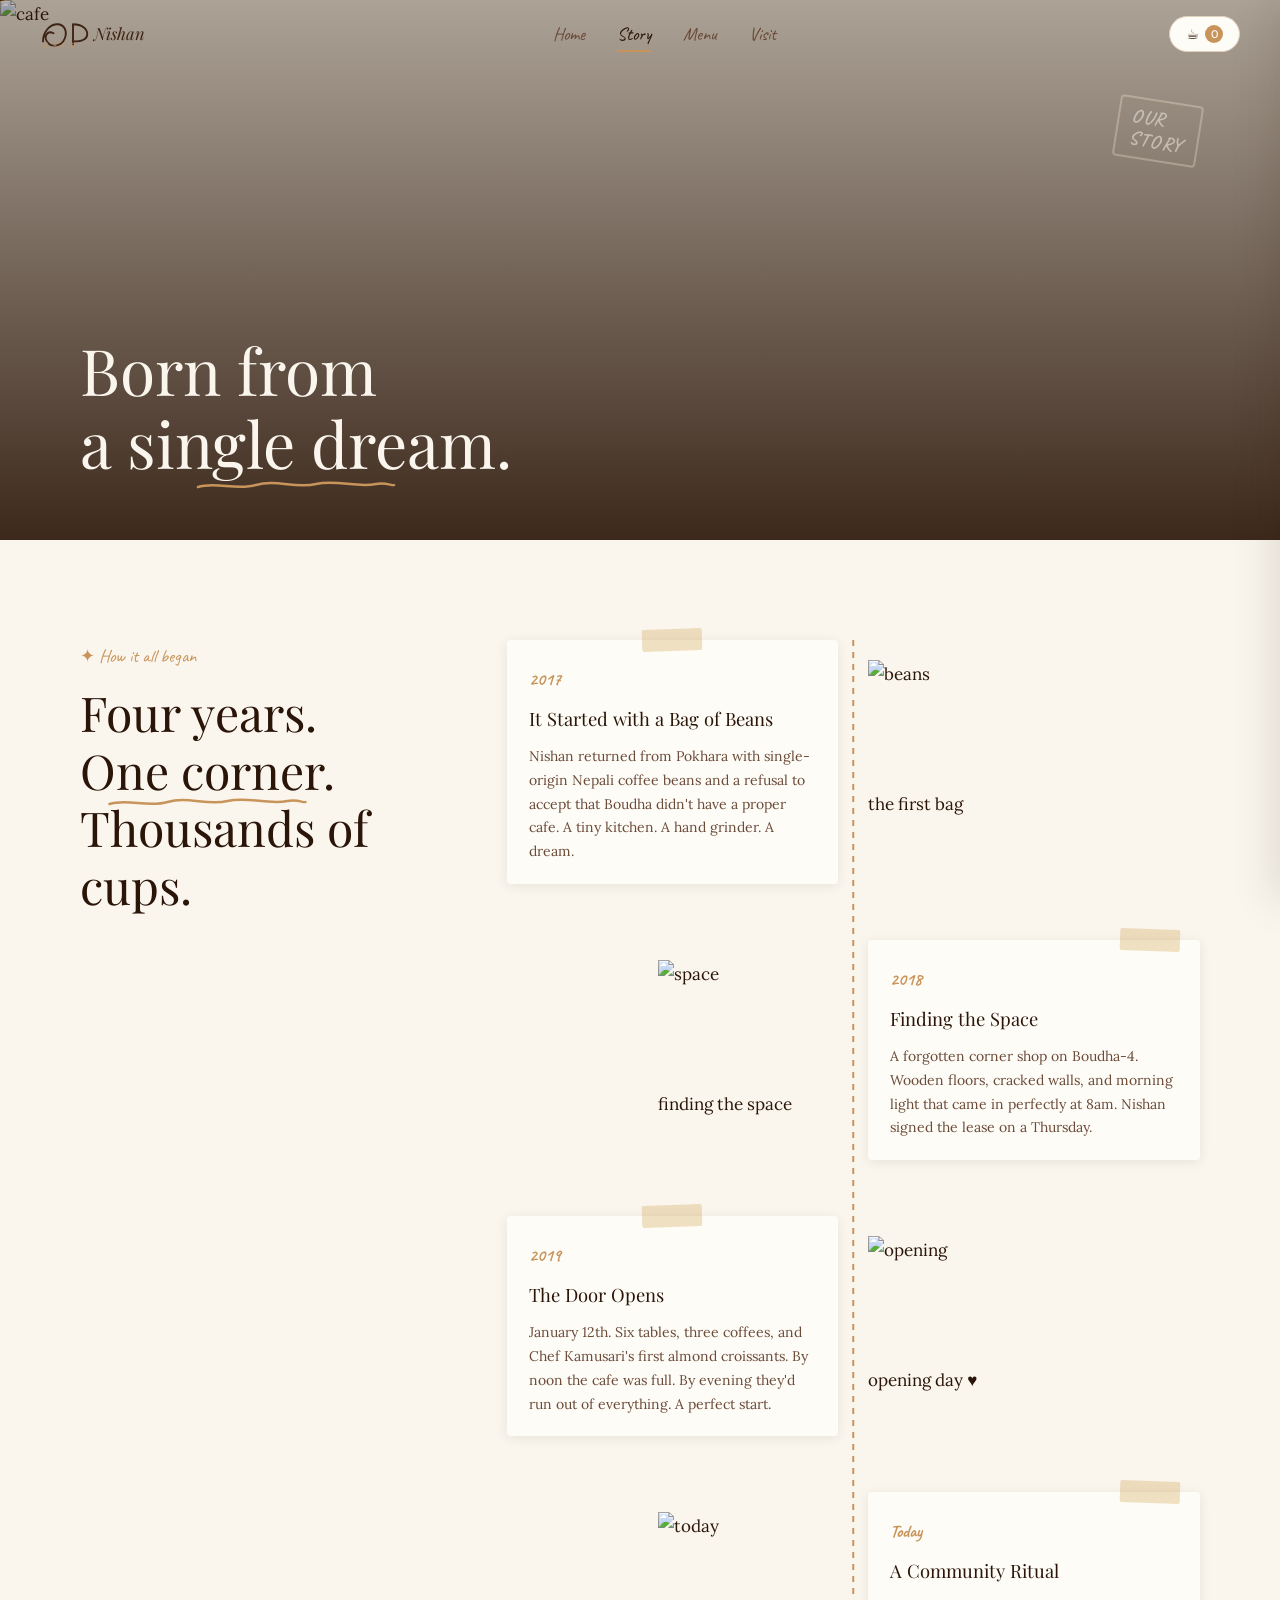
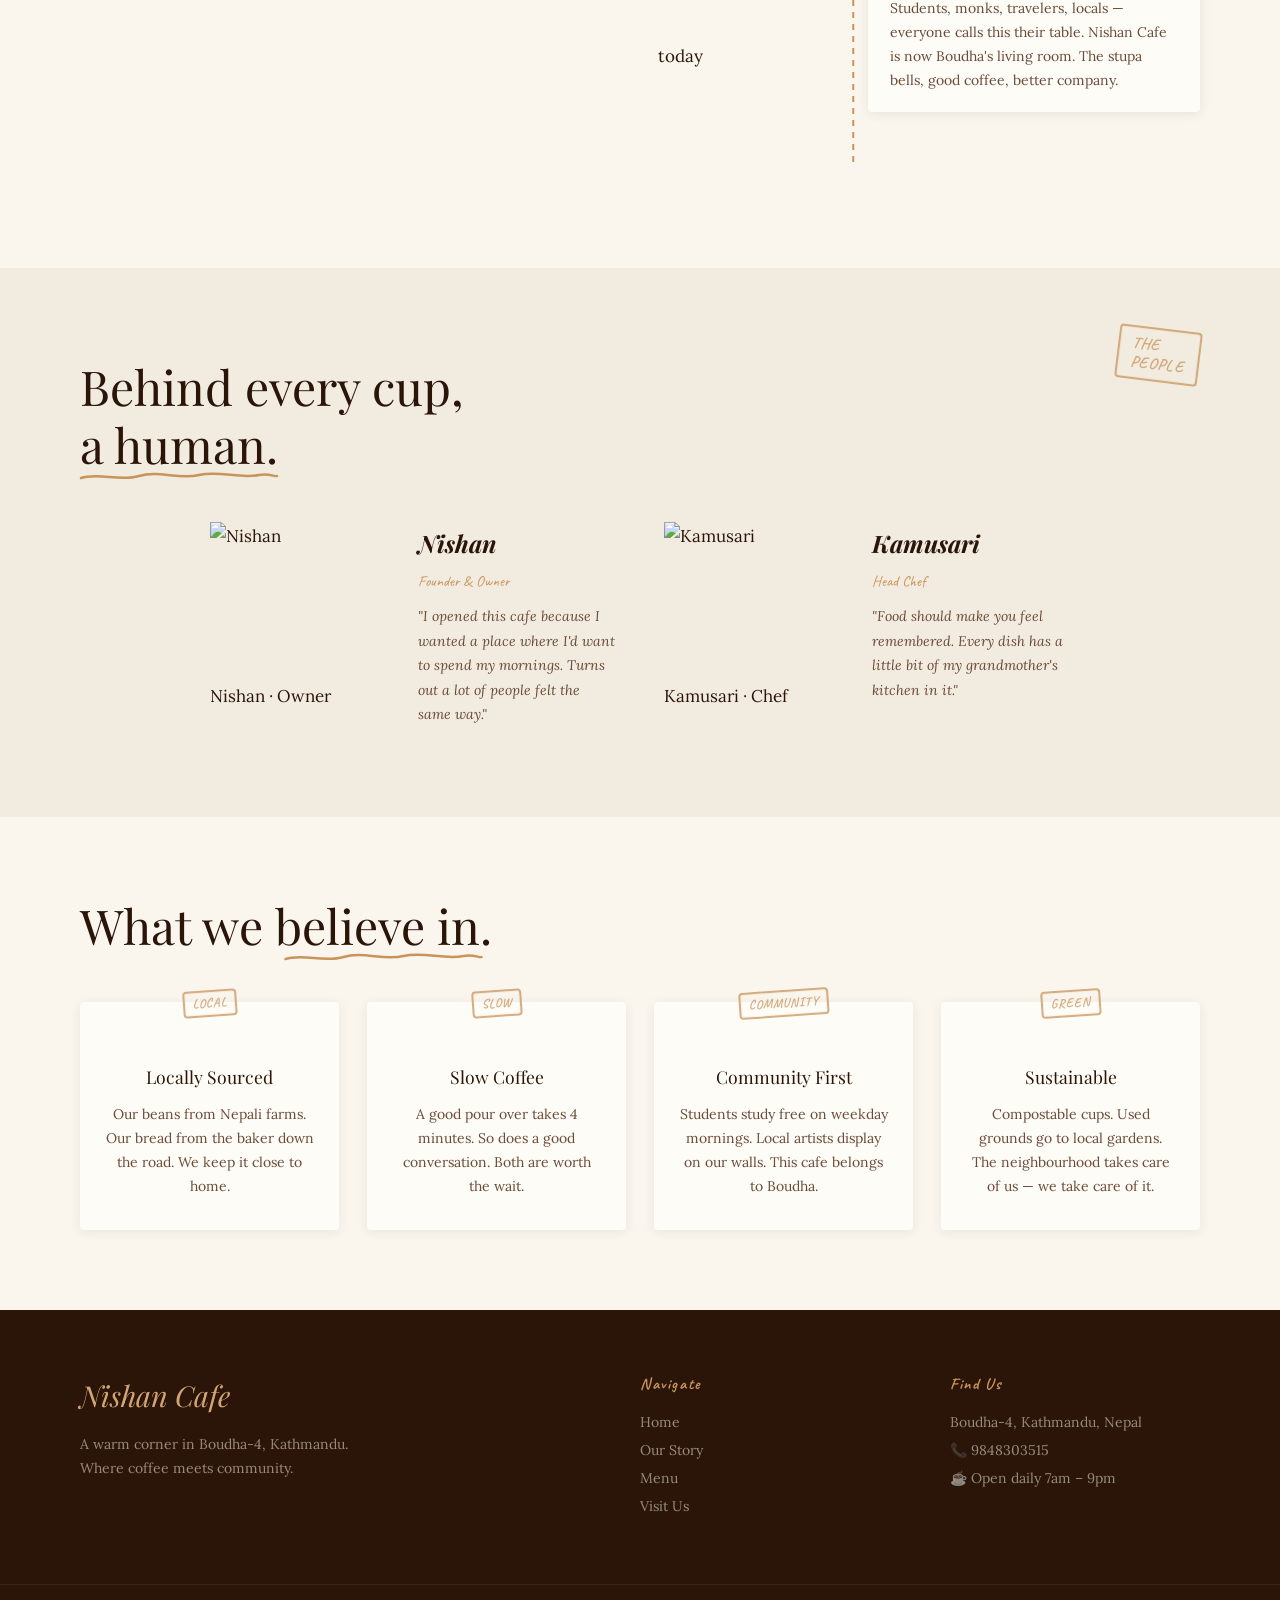
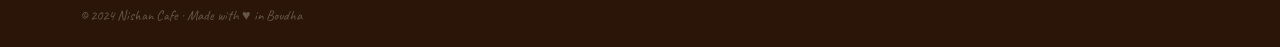
==== commit abe2a0e1: "Update about.html" ====
--- a/about.html
+++ b/about.html
@@ -5,6 +5,14 @@
 <meta name="viewport" content="width=device-width, initial-scale=1.0">
 <title>Our Story — Nishan Cafe</title>
 <link rel="stylesheet" href="styles.css">
+<!-- Google Analytics -->
+<script async src="https://www.googletagmanager.com/gtag/js?id=G-DVR011CXYS"></script>
+<script>
+  window.dataLayer = window.dataLayer || [];
+  function gtag(){dataLayer.push(arguments);}
+  gtag("js", new Date());
+  gtag("config", "G-DVR011CXYS");
+</script>
 <link href="https://fonts.googleapis.com/css2?family=Playfair+Display:ital,wght@0,400;0,700;1,400;1,700&family=Caveat:wght@400;500;600;700&family=Lora:ital,wght@0,400;0,500;1,400&family=DM+Sans:wght@300;400;500&display=swap" rel="stylesheet">
 </head>
 <body>
@@ -30,7 +38,7 @@
     <svg class="nav-logo-svg" viewBox="0 0 160 36" fill="none">
       <path class="nav-draw" d="M4,28 C4,16 12,6 22,5 C32,4 37,14 33,24 C29,34 16,37 10,29 C4,21 10,13 18,17" stroke="#3d2314" stroke-width="2.5" stroke-linecap="round" fill="none"/>
       <path class="nav-draw" d="M44,5 L44,32 M44,5 C56,5 63,11 63,18 C63,25 56,28 44,28" stroke="#3d2314" stroke-width="2.5" stroke-linecap="round" fill="none" style="--nd:.1s"/>
-      <text x="72" y="26" font-family="Playfair Display" font-style="italic" font-size="22" fill="#3d2314">ishan</text>
+      <text x="72" y="26" font-family="Playfair Display" font-style="italic" font-size="22" fill="#3d2314">Nishan</text>
       <text x="4" y="36" font-family="Caveat" font-size="11" fill="#c8945a" letter-spacing="2">C A F E</text>
     </svg>
   </a>
@@ -200,5 +208,6 @@
 </div>
 <div class="cart-overlay" id="cartOverlay"></div>
 <script src="script.js"></script>
+<script src="//code.tidio.co/9irkdlklvzihhfaifw0saeww8x5a0yw5.js" async></script>
 </body>
 </html>
--- a/styles.css
+++ b/styles.css
@@ -25,6 +25,11 @@
 
   --bounce: cubic-bezier(0.34, 1.56, 0.64, 1);
   --smooth: cubic-bezier(0.25, 0.46, 0.45, 0.94);
+}
+@media (max-width: 768px) {
+  .cursor-nib {
+    display: none;
+  }
 }
 
 /* ── RESET ── */
@@ -1022,7 +1027,7 @@
   overflow: visible;
 }
 .res-box-tape { left: 40px; top: -11px; }
-.res-stamp { position: absolute; top: -16px; right: 28px; --sr: 9deg; font-size: 1rem; }
+.res-stamp { position: absolute; top: -16px; right: 28px; --sr: 9deg; font-size: 1rem; pointer-events: none; z-index: 0; }
 .res-title {
   font-family: var(--font-display);
   font-size: 1.5rem; font-style: italic;
@@ -1034,6 +1039,8 @@
   border-bottom: 1px dashed var(--linen-deep);
   padding: 0 28px;
   margin-top: 12px;
+  position: relative;
+  z-index: 2;
 }
 .res-tab {
   flex: 1; padding: 12px 6px;
